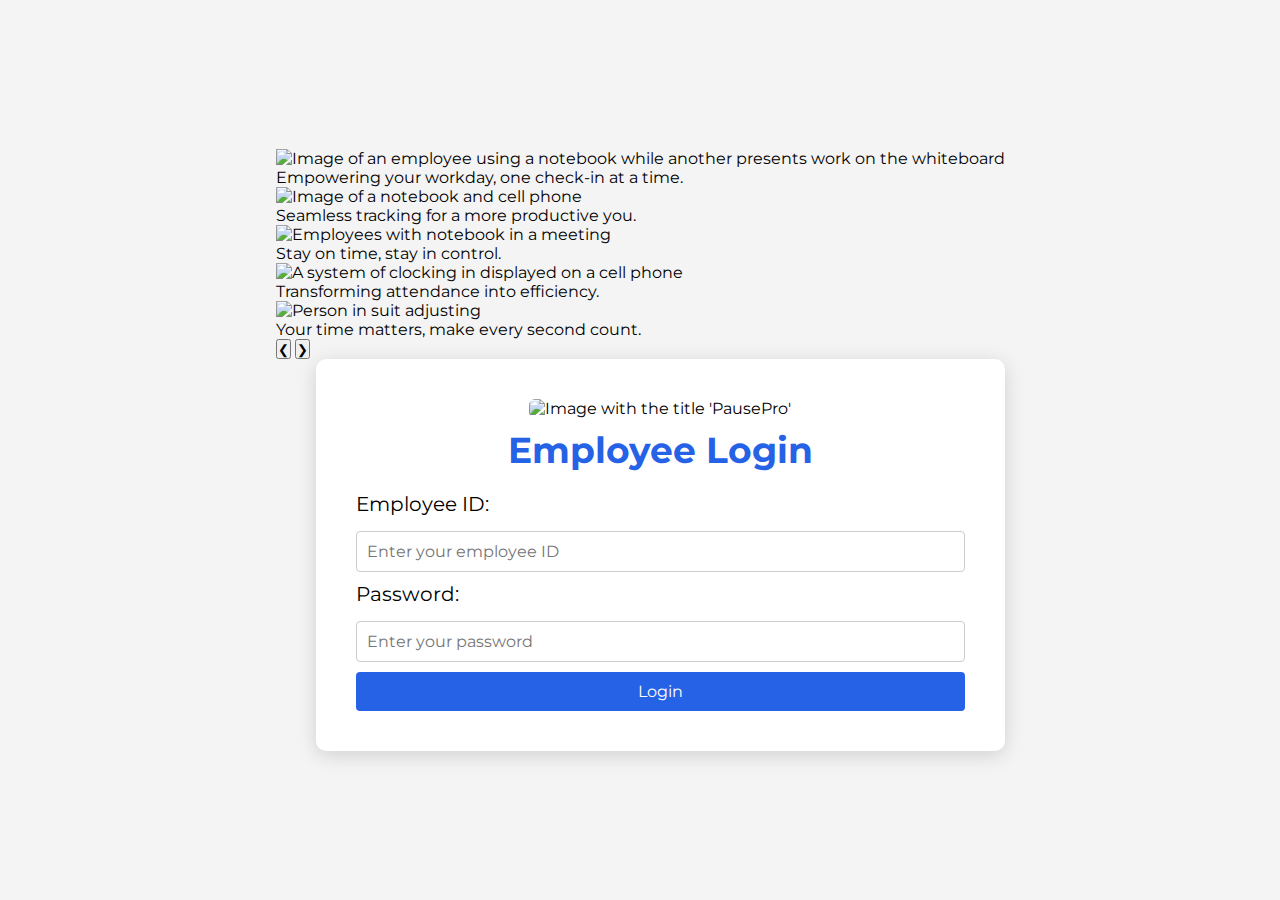
==== index.html @ beb7a0e8 "avancei" ====
<!DOCTYPE html>
<html lang="en">
<head>
    <meta charset="UTF-8">
    <meta name="viewport" content="width=device-width, initial-scale=1.0">
    <link href="https://fonts.googleapis.com/css2?family=Montserrat:wght@400;700&display=swap" rel="stylesheet">
    <link rel="stylesheet" href="css/style.css">
    <title>PausePro - Login</title>
</head>
<body class="body-login">
    <div class="app-pausepro-login-container"> 
        <main class="login-principal">
            <div class="sub-principal-container">

                <div class="carrossel-login">
                    <div class="carrossel-interno-login">
                        <div class="item-carrossel-login">
                            <img class="imagens-carrossel-login" src="./img/imagem_1.png" alt="Image of an employee using a notebook while another presents work on the whiteboard">
                            <p>Empowering your workday, one check-in at a time.</p>
                        </div>
                        <div class="item-carrossel-login">
                            <img class="imagens-carrossel-login" src="./img/imagem_2.png" alt="Image of a notebook and cell phone">
                            <p>Seamless tracking for a more productive you.</p>
                        </div>
                        <div class="item-carrossel-login">
                            <img class="imagens-carrossel-login" src="./img/imagem_3.png" alt="Employees with notebook in a meeting">
                            <p>Stay on time, stay in control.</p>
                        </div>
                        <div class="item-carrossel-login">
                            <img class="imagens-carrossel-login" src="./img/imagem_4.png" alt="A system of clocking in displayed on a cell phone">
                            <p>Transforming attendance into efficiency.</p>
                        </div>
                        <div class="item-carrossel-login">
                            <img class="imagens-carrossel-login" src="./img/imagem_5.png" alt="Person in suit adjusting">
                            <p>Your time matters, make every second count.</p>
                        </div>
                    </div>
                    <button class="carrossel-login-anterior" onclick="moverCarrosselLogin(-1)">&#10094;</button>
                    <button class="carrossel-login-proximo" onclick="moverCarrosselLogin(1)">&#10095;</button>
                </div>

                <div class="login-container">
                    <div class="login-logo">
                        <img id="logo-pp" height="200" src="./img/logo pause pro.svg" alt="Image with the title 'PausePro'">
                    </div>
                    <h1>Employee Login</h1>
                    <form id="login-form">
                        <label class = "titles-label" for="employeeId">Employee ID:</label>
                        <input 
                            class="titles-input" 
                            type="text" 
                            id="employeeId" 
                            name="employeeId" 
                            required 
                            placeholder="Enter your employee ID"
                            oninvalid="this.setCustomValidity('Please fill out this field.')" 
                            oninput="this.setCustomValidity('')"
                        >
                        <label class="titles-label" for="password">Password:</label>
                        <input 
                            class="titles-input" 
                            type="password" 
                            id="password" 
                            name="password" 
                            required 
                            placeholder="Enter your password"
                            oninvalid="this.setCustomValidity('Please fill out this field.')" 
                            oninput="this.setCustomValidity('')"
                        >
                        <button type="button" id="login-button">Login</button>
                    </form>
                </div>
            </div>
        </main>
    </div>
    
    <script src="../jquery-3.3.1.slim.min.js"></script>
    <script src="../popper.min.js"></script>
    <script src="../bootstrap-4.1.3-dist/js/bootstrap.js"></script>
    <script src="./js/script.js"></script>
</body>
</html>
---- css/style.css ----
@import "./global.css";
@import "./login.css";
@import "./logado.css";
@import "./verificacao.css";
@import "./home.css";
@import "./historico.css";
@import "./relatorios.css";
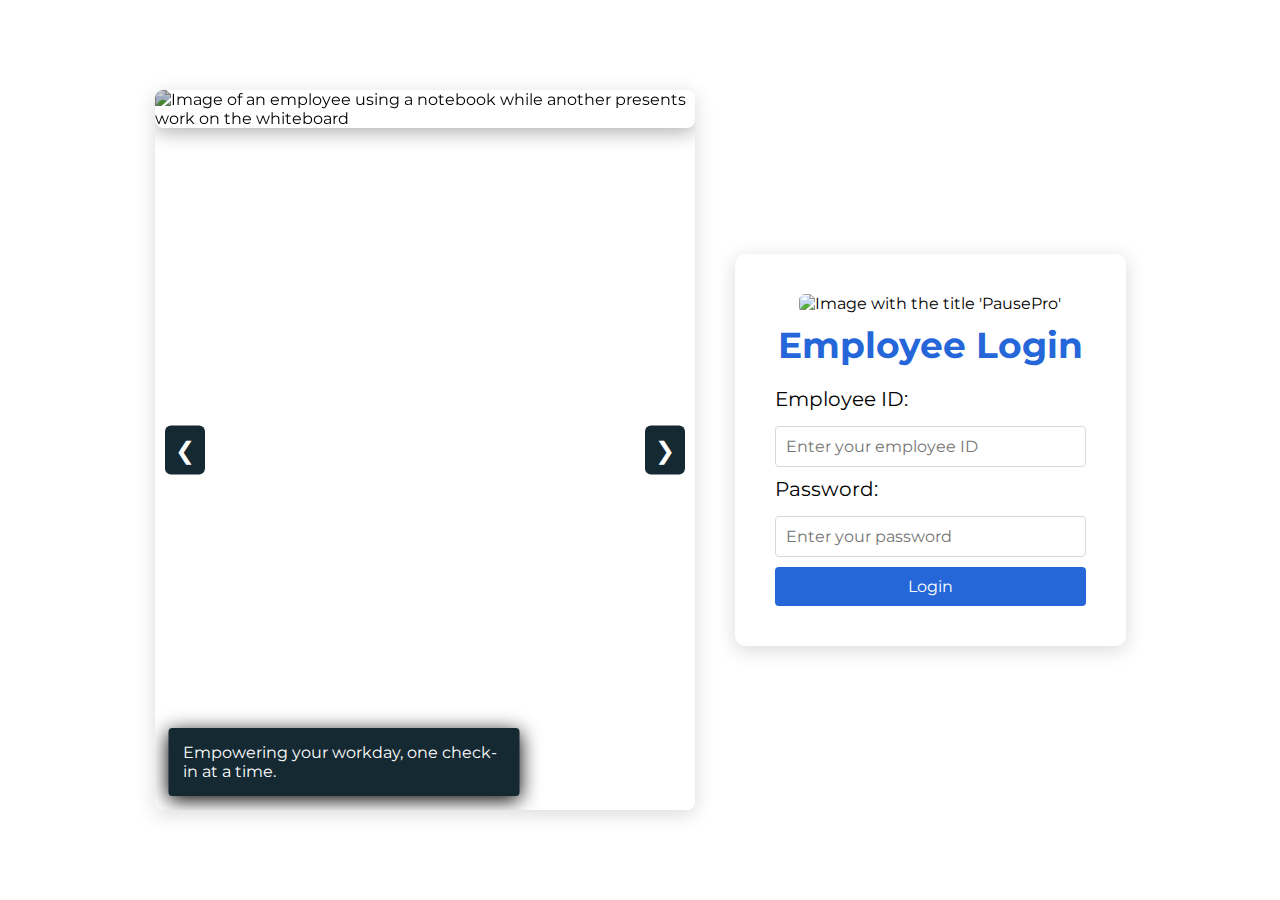
==== commit cec7ef5d: "responsividade" ====
--- a/index.html
+++ b/index.html
@@ -74,9 +74,9 @@
         </main>
     </div>
     
-    <script src="../jquery-3.3.1.slim.min.js"></script>
-    <script src="../popper.min.js"></script>
-    <script src="../bootstrap-4.1.3-dist/js/bootstrap.js"></script>
+    <script src="./jquery-3.3.1.slim.min.js"></script>
+    <script src="./popper.min.js"></script>
+    <script src="./bootstrap-4.1.3-dist/js/bootstrap.js"></script>
     <script src="./js/script.js"></script>
 </body>
 </html>
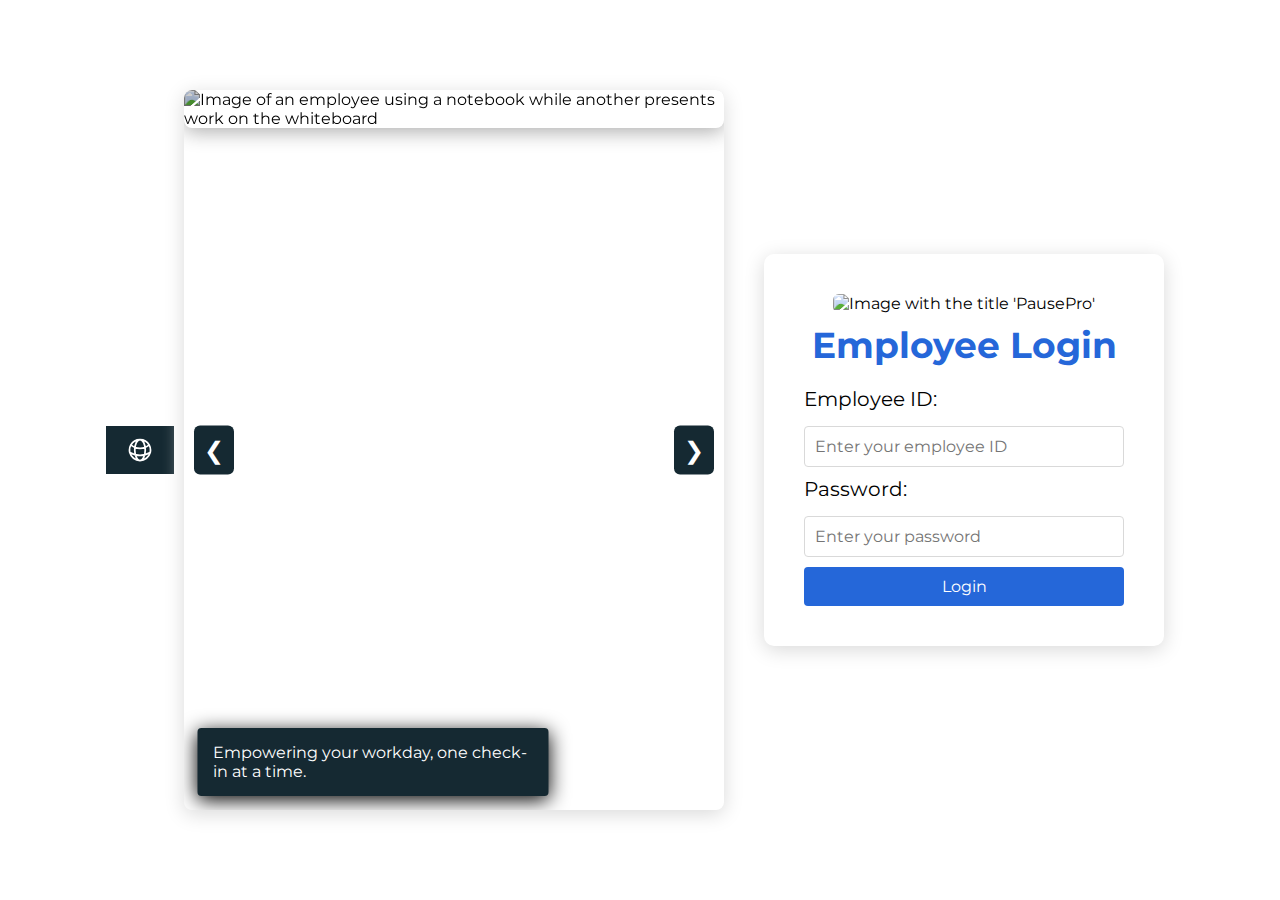
==== commit 6aa8cb4c: "avancamos" ====
--- a/index.html
+++ b/index.html
@@ -4,14 +4,23 @@
     <meta charset="UTF-8">
     <meta name="viewport" content="width=device-width, initial-scale=1.0">
     <link href="https://fonts.googleapis.com/css2?family=Montserrat:wght@400;700&display=swap" rel="stylesheet">
+    <link rel="stylesheet" href="/bootstrap-4.1.3-dist/css/bootstrap.css">
     <link rel="stylesheet" href="css/style.css">
     <title>PausePro - Login</title>
 </head>
 <body class="body-login">
     <div class="app-pausepro-login-container"> 
+
+        <header class="cabecalho">
+            <div class="cabecalho-esquerda">
+                <svg xmlns="http://www.w3.org/2000/svg" width="28" height="28" fill="none" viewBox="0 0 24 24" stroke-width="1.5" stroke="currentColor" class="size-6" id="tradutor">
+                    <path stroke-linecap="round" stroke-linejoin="round" d="M12 21a9.004 9.004 0 0 0 8.716-6.747M12 21a9.004 9.004 0 0 1-8.716-6.747M12 21c2.485 0 4.5-4.03 4.5-9S14.485 3 12 3m0 18c-2.485 0-4.5-4.03-4.5-9S9.515 3 12 3m0 0a8.997 8.997 0 0 1 7.843 4.582M12 3a8.997 8.997 0 0 0-7.843 4.582m15.686 0A11.953 11.953 0 0 1 12 10.5c-2.998 0-5.74-1.1-7.843-2.918m15.686 0A8.959 8.959 0 0 1 21 12c0 .778-.099 1.533-.284 2.253m0 0A17.919 17.919 0 0 1 12 16.5c-3.162 0-6.133-.815-8.716-2.247m0 0A9.015 9.015 0 0 1 3 12c0-1.605.42-3.113 1.157-4.418" />
+                </svg>                                 
+            </div>
+        </header>
+
         <main class="login-principal">
             <div class="sub-principal-container">
-
                 <div class="carrossel-login">
                     <div class="carrossel-interno-login">
                         <div class="item-carrossel-login">
@@ -45,7 +54,7 @@
                     </div>
                     <h1>Employee Login</h1>
                     <form id="login-form">
-                        <label class = "titles-label" for="employeeId">Employee ID:</label>
+                        <label class="titles-label" for="employeeId">Employee ID:</label>
                         <input 
                             class="titles-input" 
                             type="text" 
@@ -67,16 +76,17 @@
                             oninvalid="this.setCustomValidity('Please fill out this field.')" 
                             oninput="this.setCustomValidity('')"
                         >
-                        <button type="button" id="login-button">Login</button>
+                        <button type="button" id="botaoLogar">Login</button>
                     </form>
                 </div>
             </div>
         </main>
     </div>
     
+
     <script src="./jquery-3.3.1.slim.min.js"></script>
     <script src="./popper.min.js"></script>
     <script src="./bootstrap-4.1.3-dist/js/bootstrap.js"></script>
-    <script src="./js/script.js"></script>
+    <script src="./js/script.js" defer></script>
 </body>
 </html>
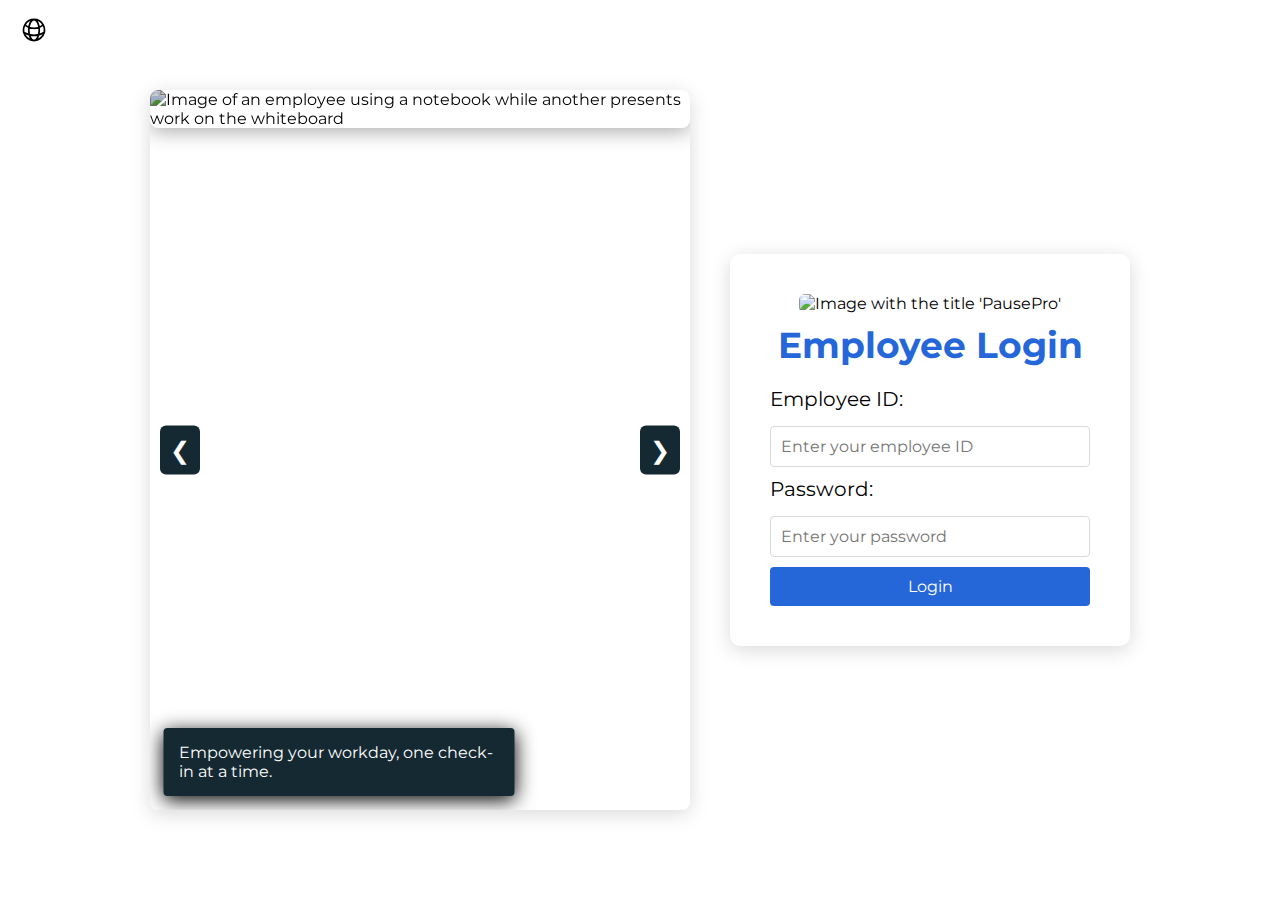
==== commit ae5a83e5: "traducao concluida" ====
--- a/index.html
+++ b/index.html
@@ -11,13 +11,9 @@
 <body class="body-login">
     <div class="app-pausepro-login-container"> 
 
-        <header class="cabecalho">
-            <div class="cabecalho-esquerda">
-                <svg xmlns="http://www.w3.org/2000/svg" width="28" height="28" fill="none" viewBox="0 0 24 24" stroke-width="1.5" stroke="currentColor" class="size-6" id="tradutor">
-                    <path stroke-linecap="round" stroke-linejoin="round" d="M12 21a9.004 9.004 0 0 0 8.716-6.747M12 21a9.004 9.004 0 0 1-8.716-6.747M12 21c2.485 0 4.5-4.03 4.5-9S14.485 3 12 3m0 18c-2.485 0-4.5-4.03-4.5-9S9.515 3 12 3m0 0a8.997 8.997 0 0 1 7.843 4.582M12 3a8.997 8.997 0 0 0-7.843 4.582m15.686 0A11.953 11.953 0 0 1 12 10.5c-2.998 0-5.74-1.1-7.843-2.918m15.686 0A8.959 8.959 0 0 1 21 12c0 .778-.099 1.533-.284 2.253m0 0A17.919 17.919 0 0 1 12 16.5c-3.162 0-6.133-.815-8.716-2.247m0 0A9.015 9.015 0 0 1 3 12c0-1.605.42-3.113 1.157-4.418" />
-                </svg>                                 
-            </div>
-        </header>
+        <svg xmlns="http://www.w3.org/2000/svg" width="28" height="28" fill="none" viewBox="0 0 24 24" stroke-width="1.5" stroke="currentColor" class="size-6" id="tradutorLogin">
+            <path stroke-linecap="round" stroke-linejoin="round" d="M12 21a9.004 9.004 0 0 0 8.716-6.747M12 21a9.004 9.004 0 0 1-8.716-6.747M12 21c2.485 0 4.5-4.03 4.5-9S14.485 3 12 3m0 18c-2.485 0-4.5-4.03-4.5-9S9.515 3 12 3m0 0a8.997 8.997 0 0 1 7.843 4.582M12 3a8.997 8.997 0 0 0-7.843 4.582m15.686 0A11.953 11.953 0 0 1 12 10.5c-2.998 0-5.74-1.1-7.843-2.918m15.686 0A8.959 8.959 0 0 1 21 12c0 .778-.099 1.533-.284 2.253m0 0A17.919 17.919 0 0 1 12 16.5c-3.162 0-6.133-.815-8.716-2.247m0 0A9.015 9.015 0 0 1 3 12c0-1.605.42-3.113 1.157-4.418" />
+        </svg>                               
 
         <main class="login-principal">
             <div class="sub-principal-container">
@@ -65,6 +61,8 @@
                             oninvalid="this.setCustomValidity('Please fill out this field.')" 
                             oninput="this.setCustomValidity('')"
                         >
+                        
+
                         <label class="titles-label" for="password">Password:</label>
                         <input 
                             class="titles-input" 
@@ -76,7 +74,13 @@
                             oninvalid="this.setCustomValidity('Please fill out this field.')" 
                             oninput="this.setCustomValidity('')"
                         >
+
                         <button type="button" id="botaoLogar">Login</button>
+
+                        <div id="error-message" style="color: red; display: none;">
+                            Please fill in all fields.
+                        </div>
+                        
                     </form>
                 </div>
             </div>
@@ -87,6 +91,7 @@
     <script src="./jquery-3.3.1.slim.min.js"></script>
     <script src="./popper.min.js"></script>
     <script src="./bootstrap-4.1.3-dist/js/bootstrap.js"></script>
+    <script src="./js/login.js" defer></script>
     <script src="./js/script.js" defer></script>
 </body>
 </html>
--- a/css/style.css
+++ b/css/style.css
@@ -5,8 +5,10 @@
 @import "./home.css";
 @import "./historico.css";
 @import "./relatorios.css";
+@import "./alertas.css";
 
 
 
 
 
+
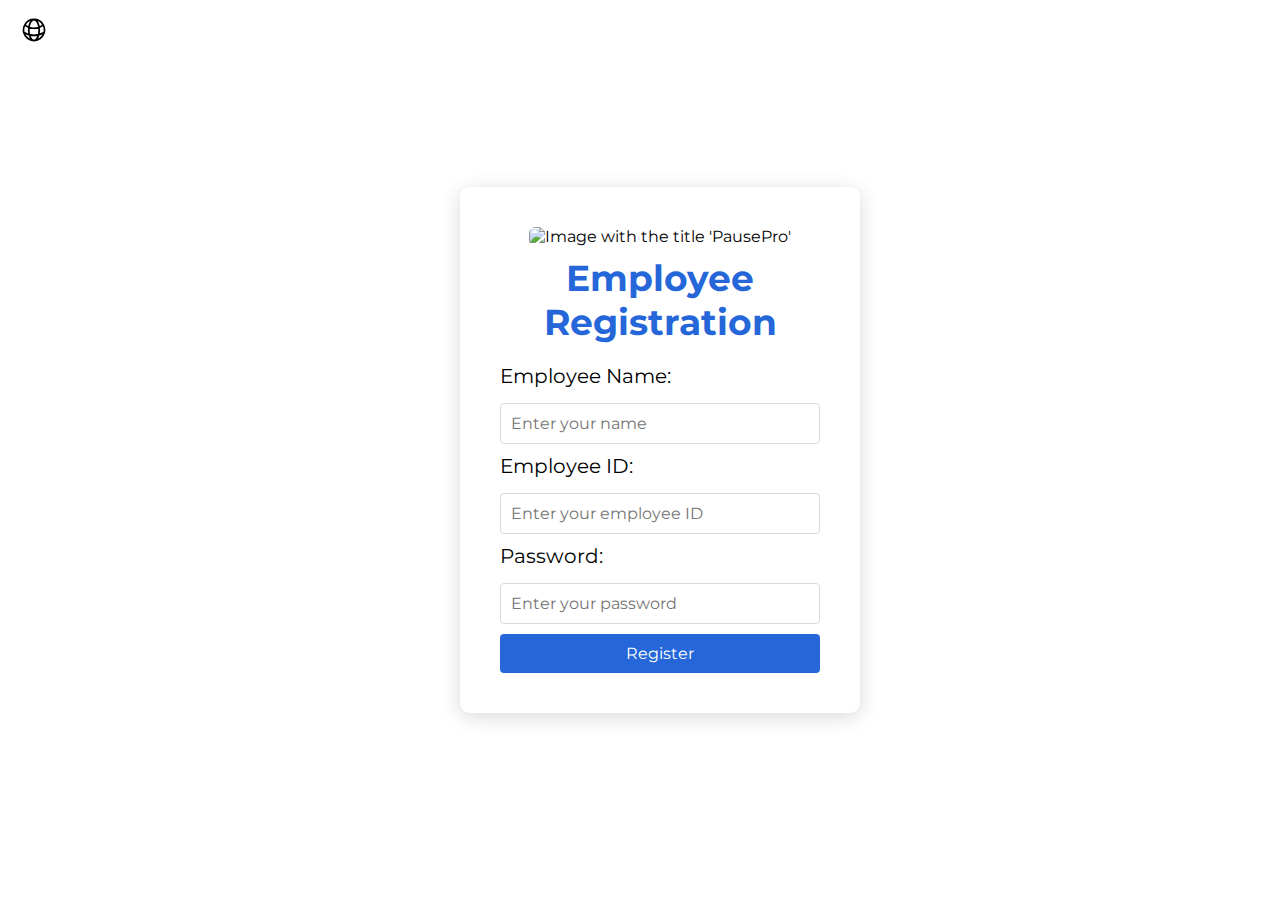
==== commit dc21166b: "cadastro" ====
--- a/index.html
+++ b/index.html
@@ -6,50 +6,34 @@
     <link href="https://fonts.googleapis.com/css2?family=Montserrat:wght@400;700&display=swap" rel="stylesheet">
     <link rel="stylesheet" href="/bootstrap-4.1.3-dist/css/bootstrap.css">
     <link rel="stylesheet" href="css/style.css">
-    <title>PausePro - Login</title>
+    <title>PausePro - Registration</title>
 </head>
 <body class="body-login">
-    <div class="app-pausepro-login-container"> 
+    <div class="app-pausepro-cadastro-container"> 
 
-        <svg xmlns="http://www.w3.org/2000/svg" width="28" height="28" fill="none" viewBox="0 0 24 24" stroke-width="1.5" stroke="currentColor" class="size-6" id="tradutorLogin">
+        <svg xmlns="http://www.w3.org/2000/svg" width="28" height="28" fill="none" viewBox="0 0 24 24" stroke-width="1.5" stroke="currentColor" class="size-6" id="tradutorCadastro">
             <path stroke-linecap="round" stroke-linejoin="round" d="M12 21a9.004 9.004 0 0 0 8.716-6.747M12 21a9.004 9.004 0 0 1-8.716-6.747M12 21c2.485 0 4.5-4.03 4.5-9S14.485 3 12 3m0 18c-2.485 0-4.5-4.03-4.5-9S9.515 3 12 3m0 0a8.997 8.997 0 0 1 7.843 4.582M12 3a8.997 8.997 0 0 0-7.843 4.582m15.686 0A11.953 11.953 0 0 1 12 10.5c-2.998 0-5.74-1.1-7.843-2.918m15.686 0A8.959 8.959 0 0 1 21 12c0 .778-.099 1.533-.284 2.253m0 0A17.919 17.919 0 0 1 12 16.5c-3.162 0-6.133-.815-8.716-2.247m0 0A9.015 9.015 0 0 1 3 12c0-1.605.42-3.113 1.157-4.418" />
         </svg>                               
 
-        <main class="login-principal">
-            <div class="sub-principal-container">
-                <div class="carrossel-login">
-                    <div class="carrossel-interno-login">
-                        <div class="item-carrossel-login">
-                            <img class="imagens-carrossel-login" src="./img/imagem_1.png" alt="Image of an employee using a notebook while another presents work on the whiteboard">
-                            <p>Empowering your workday, one check-in at a time.</p>
-                        </div>
-                        <div class="item-carrossel-login">
-                            <img class="imagens-carrossel-login" src="./img/imagem_2.png" alt="Image of a notebook and cell phone">
-                            <p>Seamless tracking for a more productive you.</p>
-                        </div>
-                        <div class="item-carrossel-login">
-                            <img class="imagens-carrossel-login" src="./img/imagem_3.png" alt="Employees with notebook in a meeting">
-                            <p>Stay on time, stay in control.</p>
-                        </div>
-                        <div class="item-carrossel-login">
-                            <img class="imagens-carrossel-login" src="./img/imagem_4.png" alt="A system of clocking in displayed on a cell phone">
-                            <p>Transforming attendance into efficiency.</p>
-                        </div>
-                        <div class="item-carrossel-login">
-                            <img class="imagens-carrossel-login" src="./img/imagem_5.png" alt="Person in suit adjusting">
-                            <p>Your time matters, make every second count.</p>
-                        </div>
-                    </div>
-                    <button class="carrossel-login-anterior" onclick="moverCarrosselLogin(-1)">&#10094;</button>
-                    <button class="carrossel-login-proximo" onclick="moverCarrosselLogin(1)">&#10095;</button>
-                </div>
-
-                <div class="login-container">
+        <main class="cadastro-principal">
+            <div class="cadastro-sub-principal-container">
+                <div class="cadastro-container">
                     <div class="login-logo">
                         <img id="logo-pp" height="200" src="./img/logo pause pro.svg" alt="Image with the title 'PausePro'">
                     </div>
-                    <h1>Employee Login</h1>
-                    <form id="login-form">
+                    <h1>Employee Registration</h1>       
+                    <form id="cadastro-form">
+                        <label class="titles-label" for="employeeId">Employee Name:</label>
+                        <input 
+                            class="titles-input" 
+                            type="text" 
+                            id="employeeName" 
+                            name="employeeName" 
+                            required 
+                            placeholder="Enter your name"
+                            oninvalid="this.setCustomValidity('Please fill out this field.')" 
+                            oninput="this.setCustomValidity('')"
+                        >
                         <label class="titles-label" for="employeeId">Employee ID:</label>
                         <input 
                             class="titles-input" 
@@ -60,8 +44,7 @@
                             placeholder="Enter your employee ID"
                             oninvalid="this.setCustomValidity('Please fill out this field.')" 
                             oninput="this.setCustomValidity('')"
-                        >
-                        
+                        >      
 
                         <label class="titles-label" for="password">Password:</label>
                         <input 
@@ -74,13 +57,11 @@
                             oninvalid="this.setCustomValidity('Please fill out this field.')" 
                             oninput="this.setCustomValidity('')"
                         >
-
-                        <button type="button" id="botaoLogar">Login</button>
+                        <button type="button" id="botaoCadastrar">Register</button>
 
                         <div id="error-message" style="color: red; display: none;">
                             Please fill in all fields.
-                        </div>
-                        
+                        </div> 
                     </form>
                 </div>
             </div>
@@ -91,7 +72,7 @@
     <script src="./jquery-3.3.1.slim.min.js"></script>
     <script src="./popper.min.js"></script>
     <script src="./bootstrap-4.1.3-dist/js/bootstrap.js"></script>
-    <script src="./js/login.js" defer></script>
+    <script src="./js/cadastro.js" defer></script>
     <script src="./js/script.js" defer></script>
 </body>
 </html>
--- a/css/style.css
+++ b/css/style.css
@@ -1,4 +1,5 @@
 @import "./global.css";
+@import "./cadastro.css";
 @import "./login.css";
 @import "./logado.css";
 @import "./verificacao.css";
